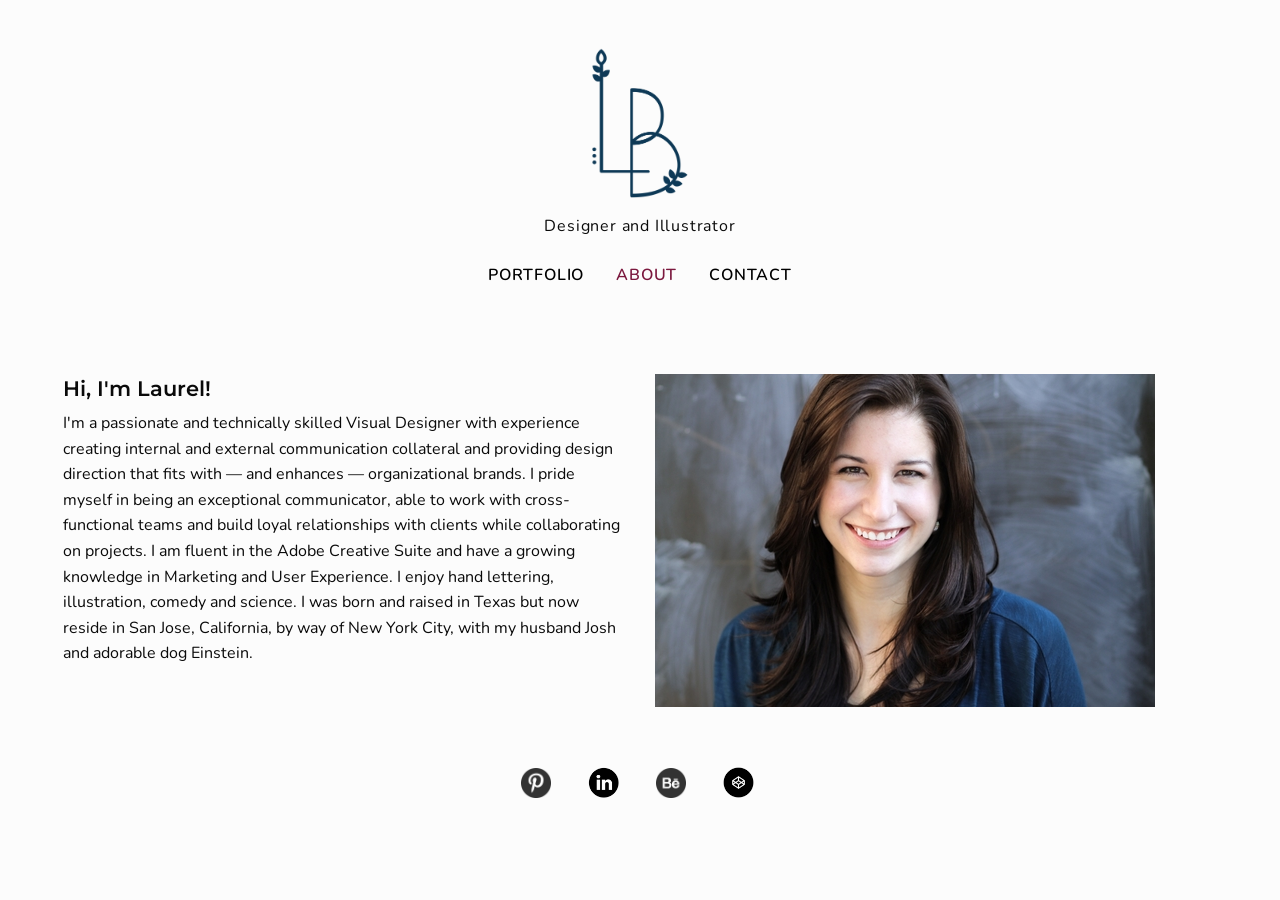
==== about.html @ 24eb04af "added website files" ====
<!doctype html>
<html class="no-js" lang="en" dir="ltr">
<head>
  <meta charset="utf-8">
  <meta http-equiv="x-ua-compatible" content="ie=edge">
  <meta name="viewport" content="width=device-width, initial-scale=1.0">
  <title>Foundation for Sites</title>
  <link href="https://fonts.googleapis.com/css?family=Montserrat|Nunito" rel="stylesheet">
  <link rel="stylesheet" href="css/foundation.css">
  <link rel="stylesheet" href="css/app.css">
</head>
<body>

  <!-- Header Nav -->
  <div class="row">
    <div class="column">
      <div class="header-nav">
        <img src="img/logo.png" alt="" width="100">
        <p class="header-nav-subtitle">Designer and Illustrator</p>
        <div class="menu-centered">
          <ul class="menu">
            <li><a href="index.html" class="header-nav-link">Portfolio</a></li>
            <li><a href="about.html" class="header-nav-link is-active">About</a></li>
            <li><a href="contact.html" class="header-nav-link">Contact</a></li>
          </ul>
        </div>
      </div>
    </div>
  </div>

  <div class="content">
    <div class="row">
      <div class="small-12 medium-6 column medium-push-6">
        <img src="img/laurel.jpg" alt="" class="about-pic">
      </div>
      <div class="small-12 medium-6 column medium-pull-6">
        <h1>Hi, I'm Laurel!</h1>
        <p>I'm a passionate and technically skilled Visual Designer with experience creating internal and external communication collateral and providing design direction that fits with — and enhances — organizational brands. I pride myself in being an exceptional communicator, able to work with cross-functional teams and build loyal relationships with clients while collaborating on projects. I am fluent in the Adobe Creative Suite and have a growing knowledge in Marketing and User Experience. I enjoy hand lettering, illustration, comedy and science. I was born and raised in Texas but now reside in San Jose, California, by way of New York City, with my husband Josh and adorable dog Einstein. </p>
      </div>
    </div>
  </div>

  <!-- Footer -->
  <div class="row">
    <div class="column">
      <div class="menu-centered">
        <ul class="menu">
          <li><a href="#"><img src="img/pinterest.png" alt="" width="30"></a></li>
          <li><a href="#"><img src="img/linkedin.png" alt="" width="33"></a></li>
          <li><a href="#"><img src="img/behance.png" alt="" width="30"></a></li>
          <li><a href="#"><img src="img/codepen.png" alt="" width="33"></a></li>
        </ul>
      </div>
    </div>
  </div>

  <script src="js/vendor/jquery.js"></script>
  <script src="js/vendor/what-input.js"></script>
  <script src="js/vendor/foundation.js"></script>
  <script src="js/app.js"></script>
</body>
</html>
---- css/app.css ----
body {
  background-color: #FCFCFC;
  font-family: 'Nunito', sans-serif;
  margin: 3rem;
}

h1 {
  font-size: 1.3rem;
  font-family: "montserrat", Helvetica, Roboto, Arial, sans-serif;
  font-weight: 600;
}

.header-nav {
  text-align: center;
  margin-bottom: 3rem;
}

.header-nav img {
  margin-bottom: 1rem;
}

.header-nav-subtitle {
  font-size: 1rem;
  letter-spacing: .05rem;
}

.header-nav-link {
  text-transform: uppercase;
  font-weight: 600;
  color: #000;
  padding: 0px;
  letter-spacing: .05rem;
}

.header-nav-link:hover {
  color: #BB7676;
}

.is-active {
  color: #7b183e;
}

.content {
  margin: 2rem 0;
}

.about-pic {
  margin-bottom: 1rem;
}

.contact-form-field {
  border-radius: .2rem;
  border-color: #ccc;
  box-shadow: none;
  background-color: #FCFCFC;
}

.contact-form-field:focus {
  background-color: #fff;
  border-color: #ccc;
  box-shadow: none;
}

.contact-submit {
  padding: .7rem 2rem;
  background-color: #000;
  text-transform: uppercase;
  letter-spacing: .05rem;
}

.contact-submit:hover {
  background-color: #000;
  opacity: .8;
}
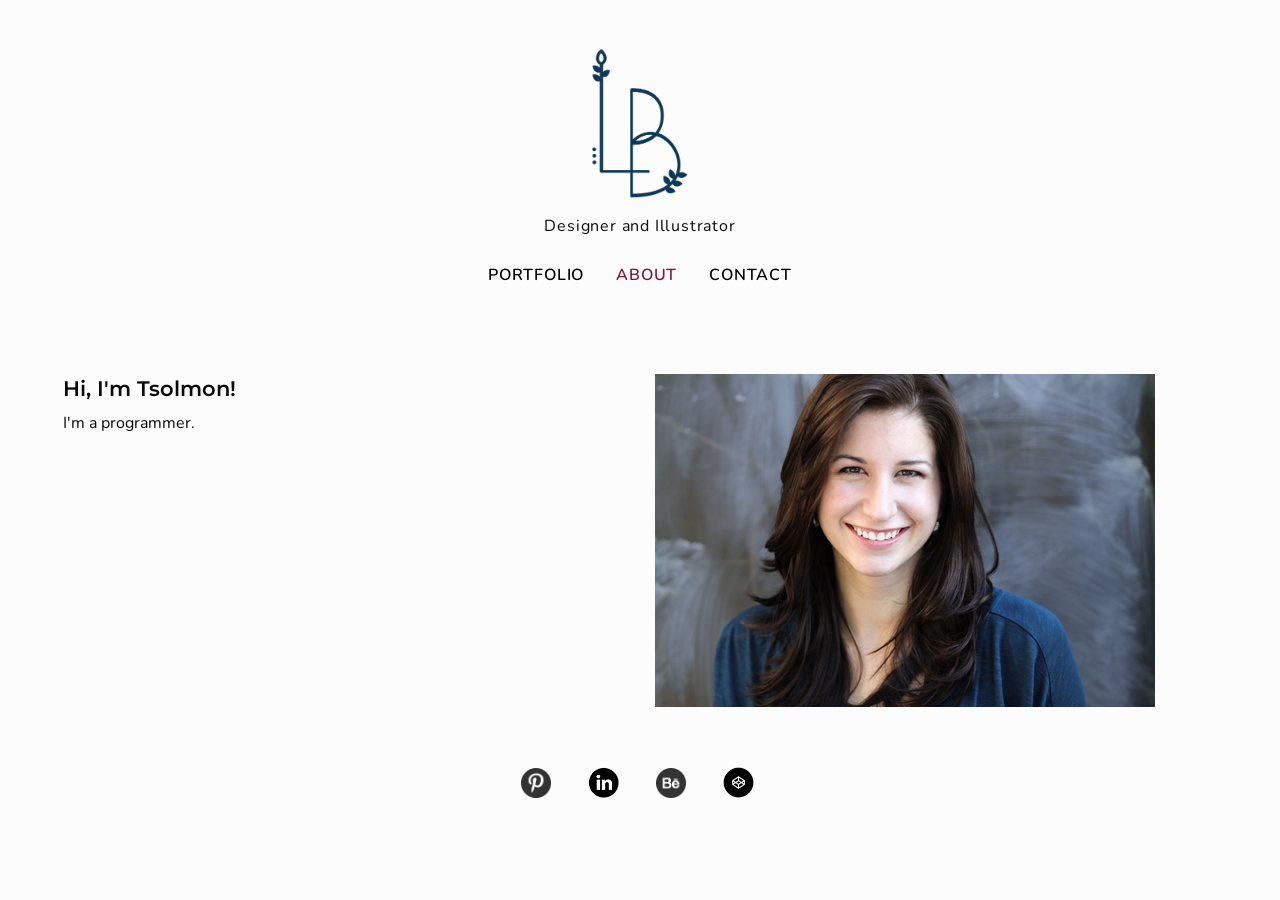
==== commit 2a3a4616: "Initial commit" ====
--- a/about.html
+++ b/about.html
@@ -34,8 +34,8 @@
         <img src="img/laurel.jpg" alt="" class="about-pic">
       </div>
       <div class="small-12 medium-6 column medium-pull-6">
-        <h1>Hi, I'm Laurel!</h1>
-        <p>I'm a passionate and technically skilled Visual Designer with experience creating internal and external communication collateral and providing design direction that fits with — and enhances — organizational brands. I pride myself in being an exceptional communicator, able to work with cross-functional teams and build loyal relationships with clients while collaborating on projects. I am fluent in the Adobe Creative Suite and have a growing knowledge in Marketing and User Experience. I enjoy hand lettering, illustration, comedy and science. I was born and raised in Texas but now reside in San Jose, California, by way of New York City, with my husband Josh and adorable dog Einstein. </p>
+        <h1>Hi, I'm Tsolmon!</h1>
+        <p>I'm a programmer. </p>
       </div>
     </div>
   </div>
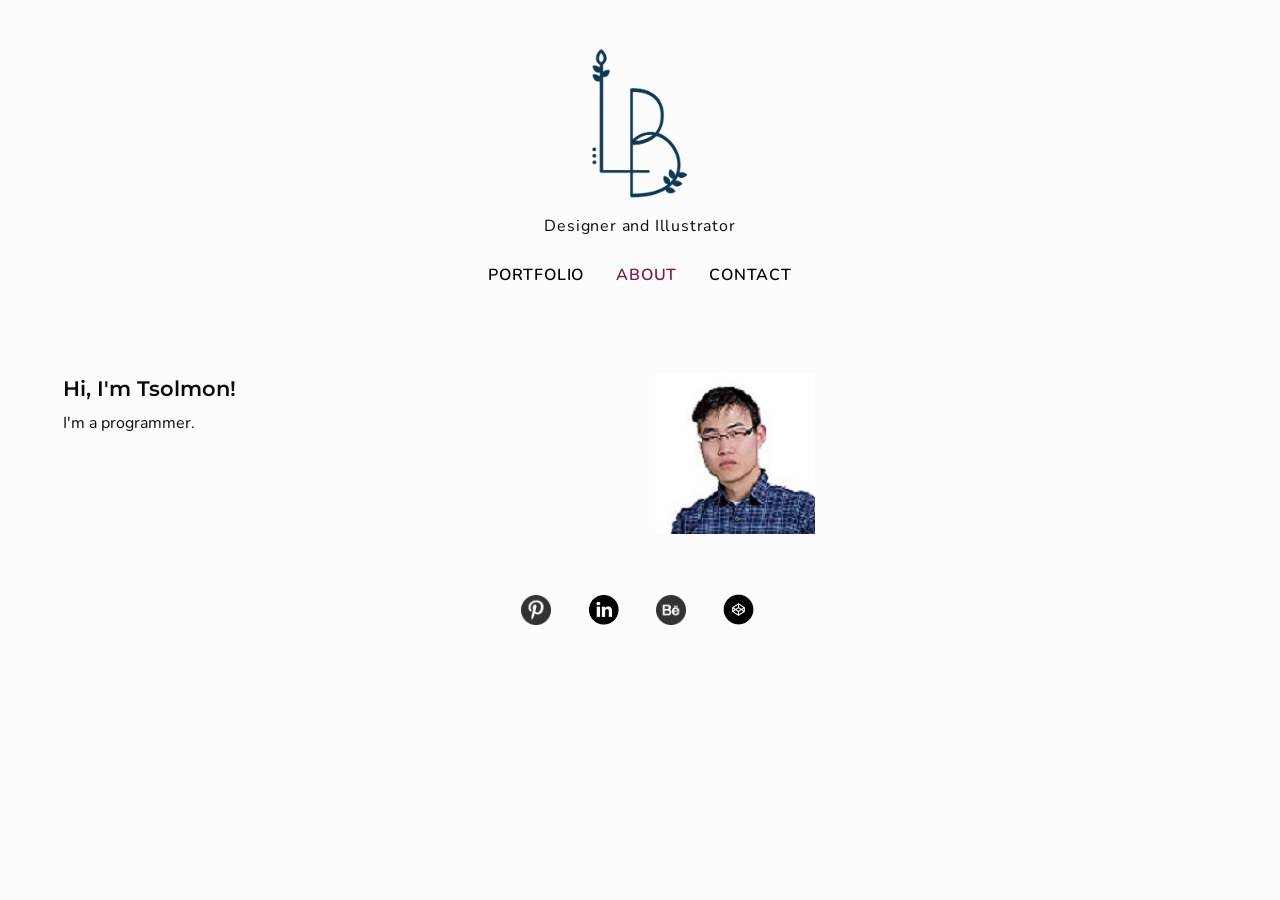
==== commit 1c800118: "zurag commit" ====
--- a/about.html
+++ b/about.html
@@ -31,7 +31,7 @@
   <div class="content">
     <div class="row">
       <div class="small-12 medium-6 column medium-push-6">
-        <img src="img/laurel.jpg" alt="" class="about-pic">
+        <img src="img/Tsolmon.jpg" alt="" class="about-pic">
       </div>
       <div class="small-12 medium-6 column medium-pull-6">
         <h1>Hi, I'm Tsolmon!</h1>
